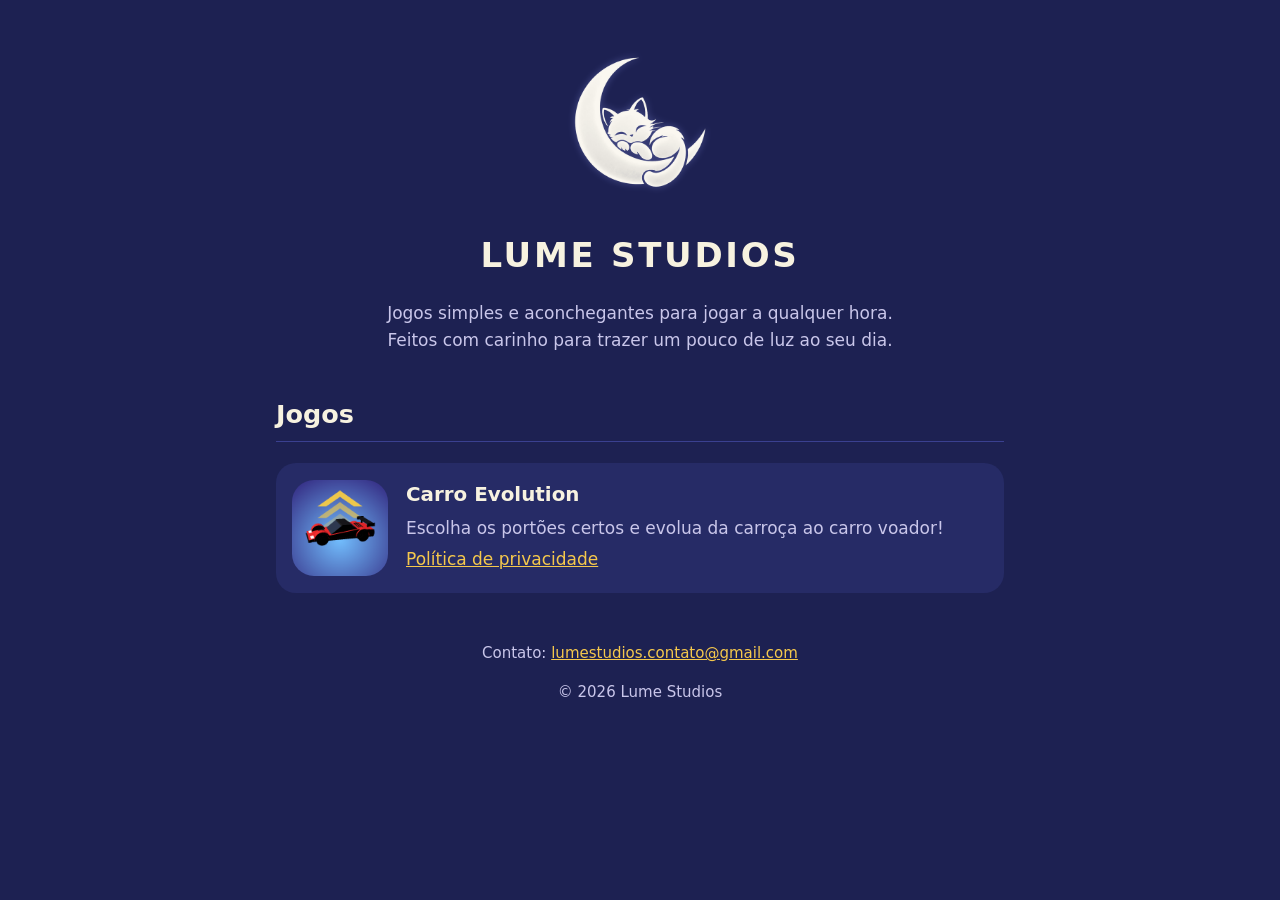
==== index.html @ e6581cf9 "Site da Lume Studios: página inicial, política de privacidade e app-ads.txt Co-Authored-By: Claude O" ====
<!doctype html>
<html lang="pt-BR">
<head>
<meta charset="utf-8">
<meta name="viewport" content="width=device-width, initial-scale=1">
<title>Lume Studios</title>
<meta name="description" content="Jogos simples e aconchegantes para jogar a qualquer hora.">
<link rel="icon" href="logo.png">
<link rel="stylesheet" href="style.css">
</head>
<body>
<main>
  <header class="hero">
    <img class="logo" src="logo.png" alt="Logo da Lume Studios: gatinho dormindo numa lua">
    <h1>LUME STUDIOS</h1>
    <p>Jogos simples e aconchegantes para jogar a qualquer hora.<br>
    Feitos com carinho para trazer um pouco de luz ao seu dia.</p>
  </header>

  <h2>Jogos</h2>
  <article class="game">
    <img src="carro-evolution.png" alt="Ícone do Carro Evolution">
    <div>
      <h3>Carro Evolution</h3>
      <p>Escolha os portões certos e evolua da carroça ao carro voador!</p>
      <p class="links"><a href="privacidade.html">Política de privacidade</a></p>
    </div>
  </article>

  <footer>
    <p>Contato: <a href="mailto:lumestudios.contato@gmail.com">lumestudios.contato@gmail.com</a></p>
    <p>© 2026 Lume Studios</p>
  </footer>
</main>
</body>
</html>
---- style.css ----
:root {
  --bg: #1d2152;
  --card: #262b66;
  --text: #f7f2e0;
  --muted: #c9c6ea;
  --gold: #f5c84c;
}
* { box-sizing: border-box; }
body {
  margin: 0;
  background: var(--bg);
  color: var(--text);
  font: 17px/1.6 system-ui, -apple-system, "Segoe UI", Roboto, sans-serif;
}
main { max-width: 760px; margin: 0 auto; padding: 32px 16px 48px; }
a { color: var(--gold); }
h1 { letter-spacing: 0.08em; margin: 8px 0; }
h2 { border-bottom: 1px solid #3a4090; padding-bottom: 6px; margin-top: 40px; }
.hero { text-align: center; }
.hero p { color: var(--muted); }
.logo { width: 180px; height: 180px; border-radius: 32px; }
.game {
  display: flex; gap: 18px; align-items: center;
  background: var(--card); border-radius: 20px; padding: 16px;
}
.game img { width: 96px; height: 96px; border-radius: 22px; flex-shrink: 0; }
.game h3 { margin: 0; }
.game p { margin: 4px 0; color: var(--muted); }
.policy p, .policy li { color: var(--muted); }
.policy strong { color: var(--text); }
footer { margin-top: 48px; text-align: center; color: var(--muted); font-size: 15px; }
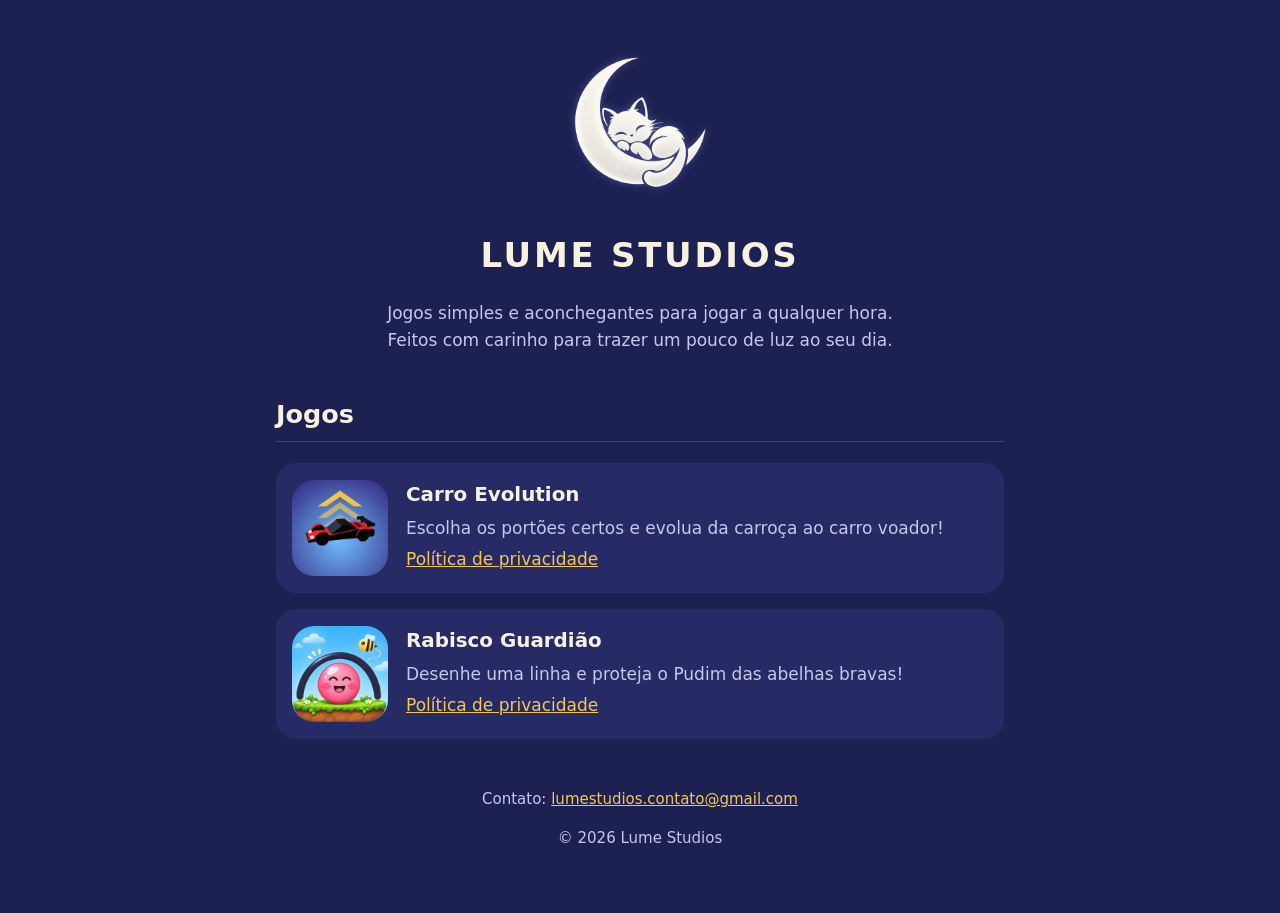
==== commit 7c05579d: "Rabisco Guardião: card na página inicial e política de privacidade própria Co-Authored-By: Claude Op" ====
--- a/index.html
+++ b/index.html
@@ -26,6 +26,14 @@
       <p class="links"><a href="privacidade.html">Política de privacidade</a></p>
     </div>
   </article>
+  <article class="game">
+    <img src="rabisco-guardiao.png" alt="Ícone do Rabisco Guardião">
+    <div>
+      <h3>Rabisco Guardião</h3>
+      <p>Desenhe uma linha e proteja o Pudim das abelhas bravas!</p>
+      <p class="links"><a href="privacidade-rabisco-guardiao.html">Política de privacidade</a></p>
+    </div>
+  </article>
 
   <footer>
     <p>Contato: <a href="mailto:lumestudios.contato@gmail.com">lumestudios.contato@gmail.com</a></p>
--- a/style.css
+++ b/style.css
@@ -23,6 +23,7 @@
   display: flex; gap: 18px; align-items: center;
   background: var(--card); border-radius: 20px; padding: 16px;
 }
+.game + .game { margin-top: 16px; }
 .game img { width: 96px; height: 96px; border-radius: 22px; flex-shrink: 0; }
 .game h3 { margin: 0; }
 .game p { margin: 4px 0; color: var(--muted); }
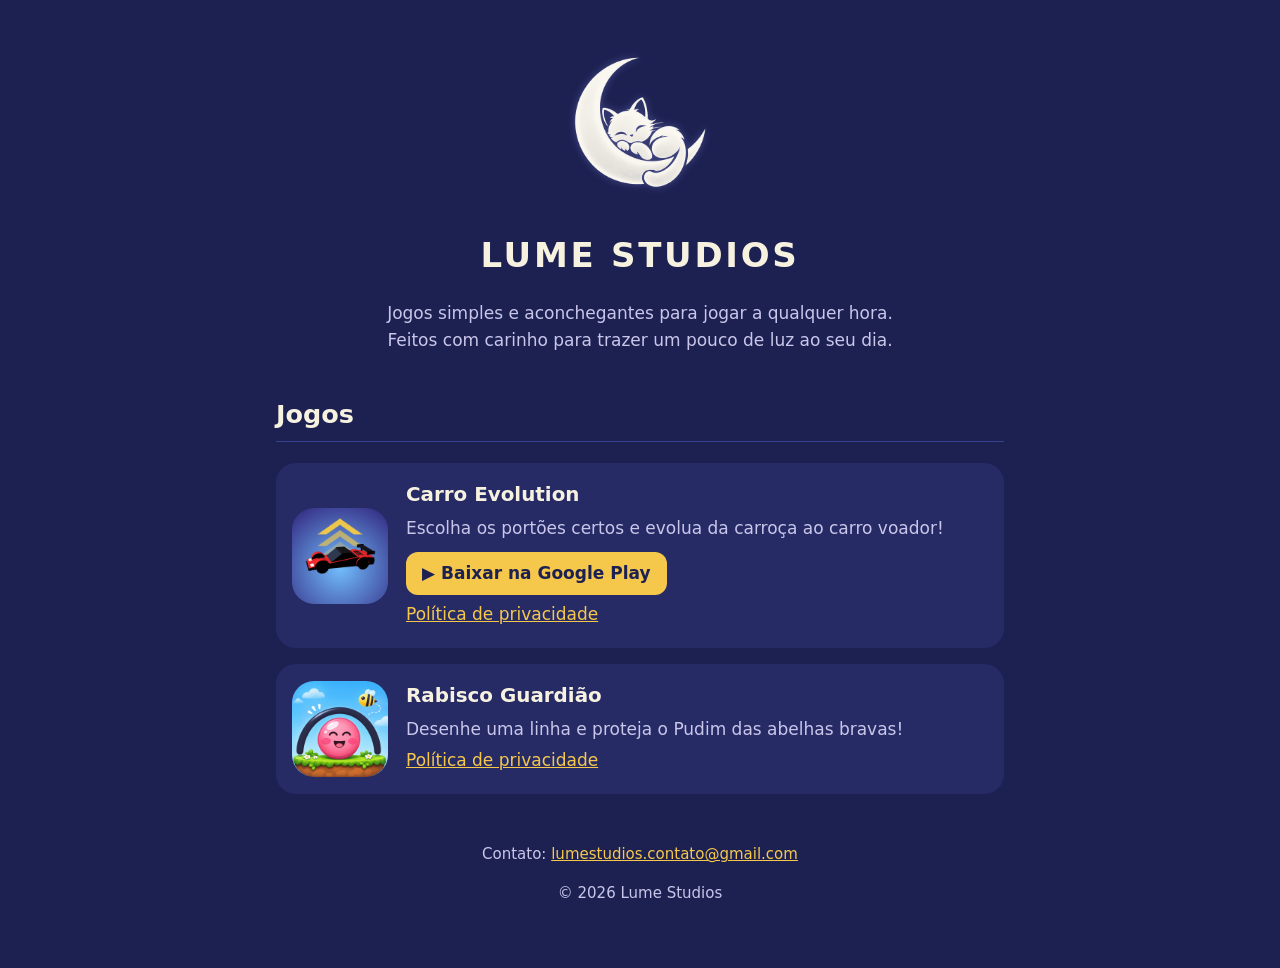
==== commit 5f2cad53: "Carro Evolution: botão para baixar na Google Play Co-Authored-By: Claude Opus 5.5 <noreply@anthropic" ====
--- a/index.html
+++ b/index.html
@@ -23,6 +23,7 @@
     <div>
       <h3>Carro Evolution</h3>
       <p>Escolha os portões certos e evolua da carroça ao carro voador!</p>
+      <p class="links"><a class="store" href="https://play.google.com/store/apps/details?id=com.lumestudios.carroevolution">▶ Baixar na Google Play</a></p>
       <p class="links"><a href="privacidade.html">Política de privacidade</a></p>
     </div>
   </article>
--- a/style.css
+++ b/style.css
@@ -27,6 +27,11 @@
 .game img { width: 96px; height: 96px; border-radius: 22px; flex-shrink: 0; }
 .game h3 { margin: 0; }
 .game p { margin: 4px 0; color: var(--muted); }
+.store {
+  display: inline-block; margin: 6px 0 2px; padding: 8px 16px; border-radius: 12px;
+  background: var(--gold); color: var(--bg); font-weight: 700; text-decoration: none;
+}
+.store:hover { filter: brightness(1.08); }
 .policy p, .policy li { color: var(--muted); }
 .policy strong { color: var(--text); }
 footer { margin-top: 48px; text-align: center; color: var(--muted); font-size: 15px; }
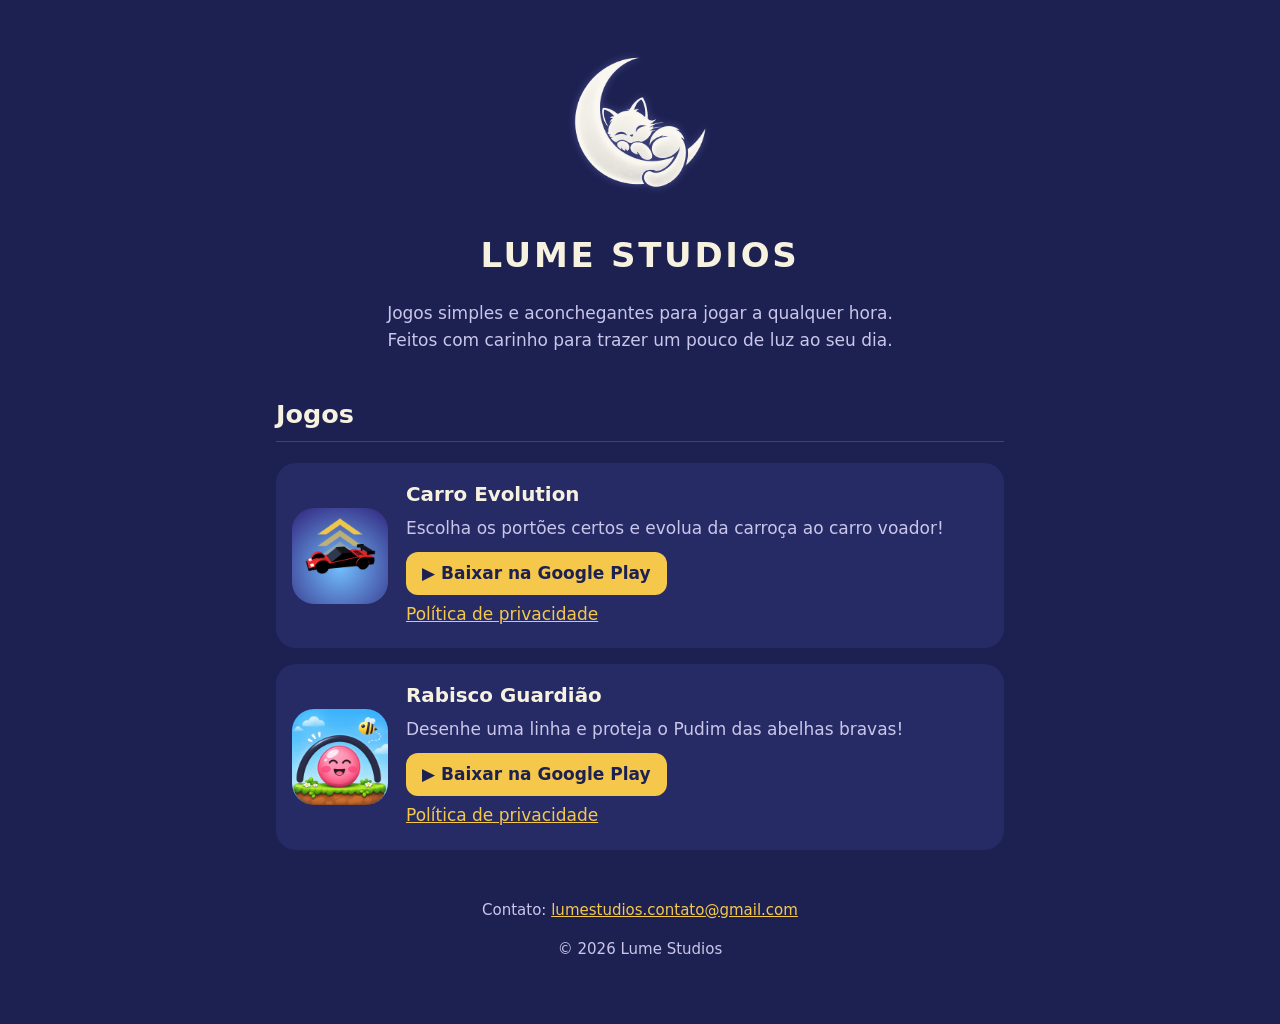
==== commit 0652ed96: "Rabisco Guardião: botão para baixar na Google Play Co-Authored-By: Claude Opus 5.5 <noreply@anthropi" ====
--- a/index.html
+++ b/index.html
@@ -32,6 +32,7 @@
     <div>
       <h3>Rabisco Guardião</h3>
       <p>Desenhe uma linha e proteja o Pudim das abelhas bravas!</p>
+      <p class="links"><a class="store" href="https://play.google.com/store/apps/details?id=com.lumestudios.rabiscoguardiao">▶ Baixar na Google Play</a></p>
       <p class="links"><a href="privacidade-rabisco-guardiao.html">Política de privacidade</a></p>
     </div>
   </article>
